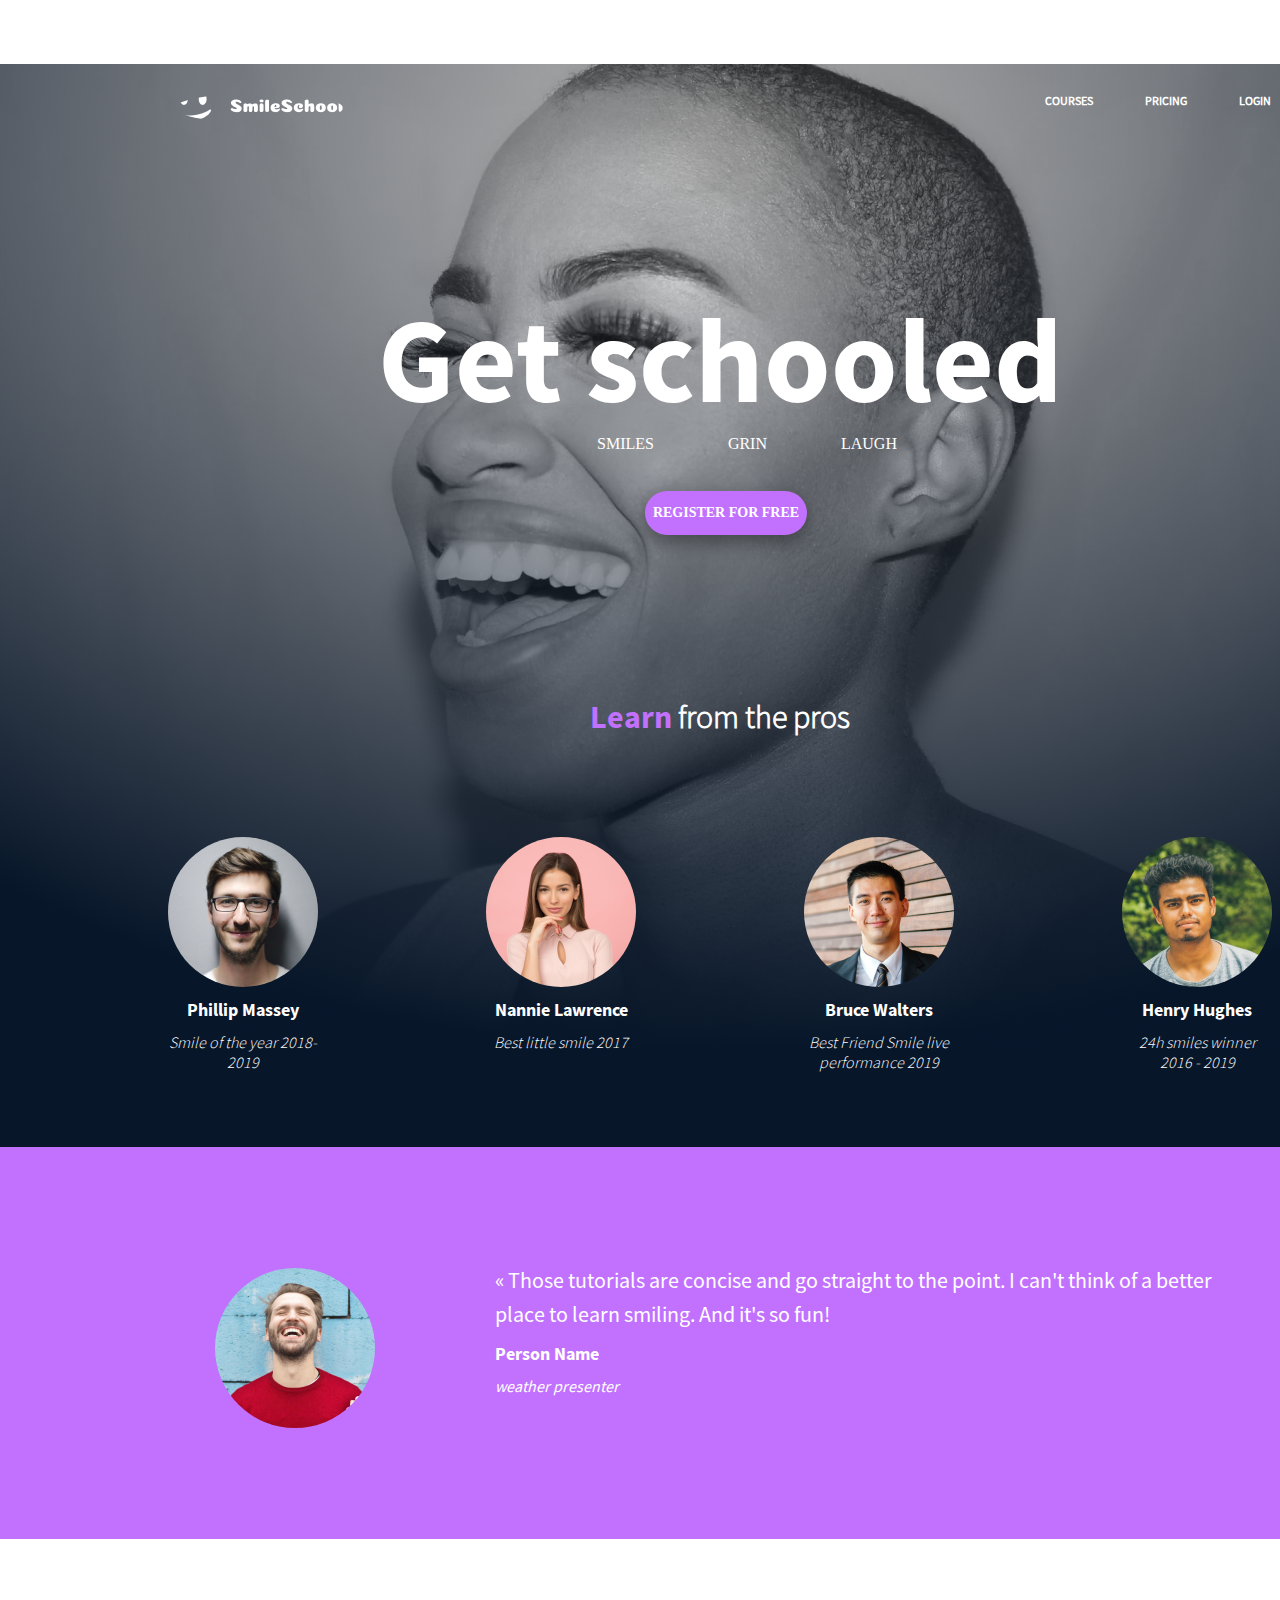
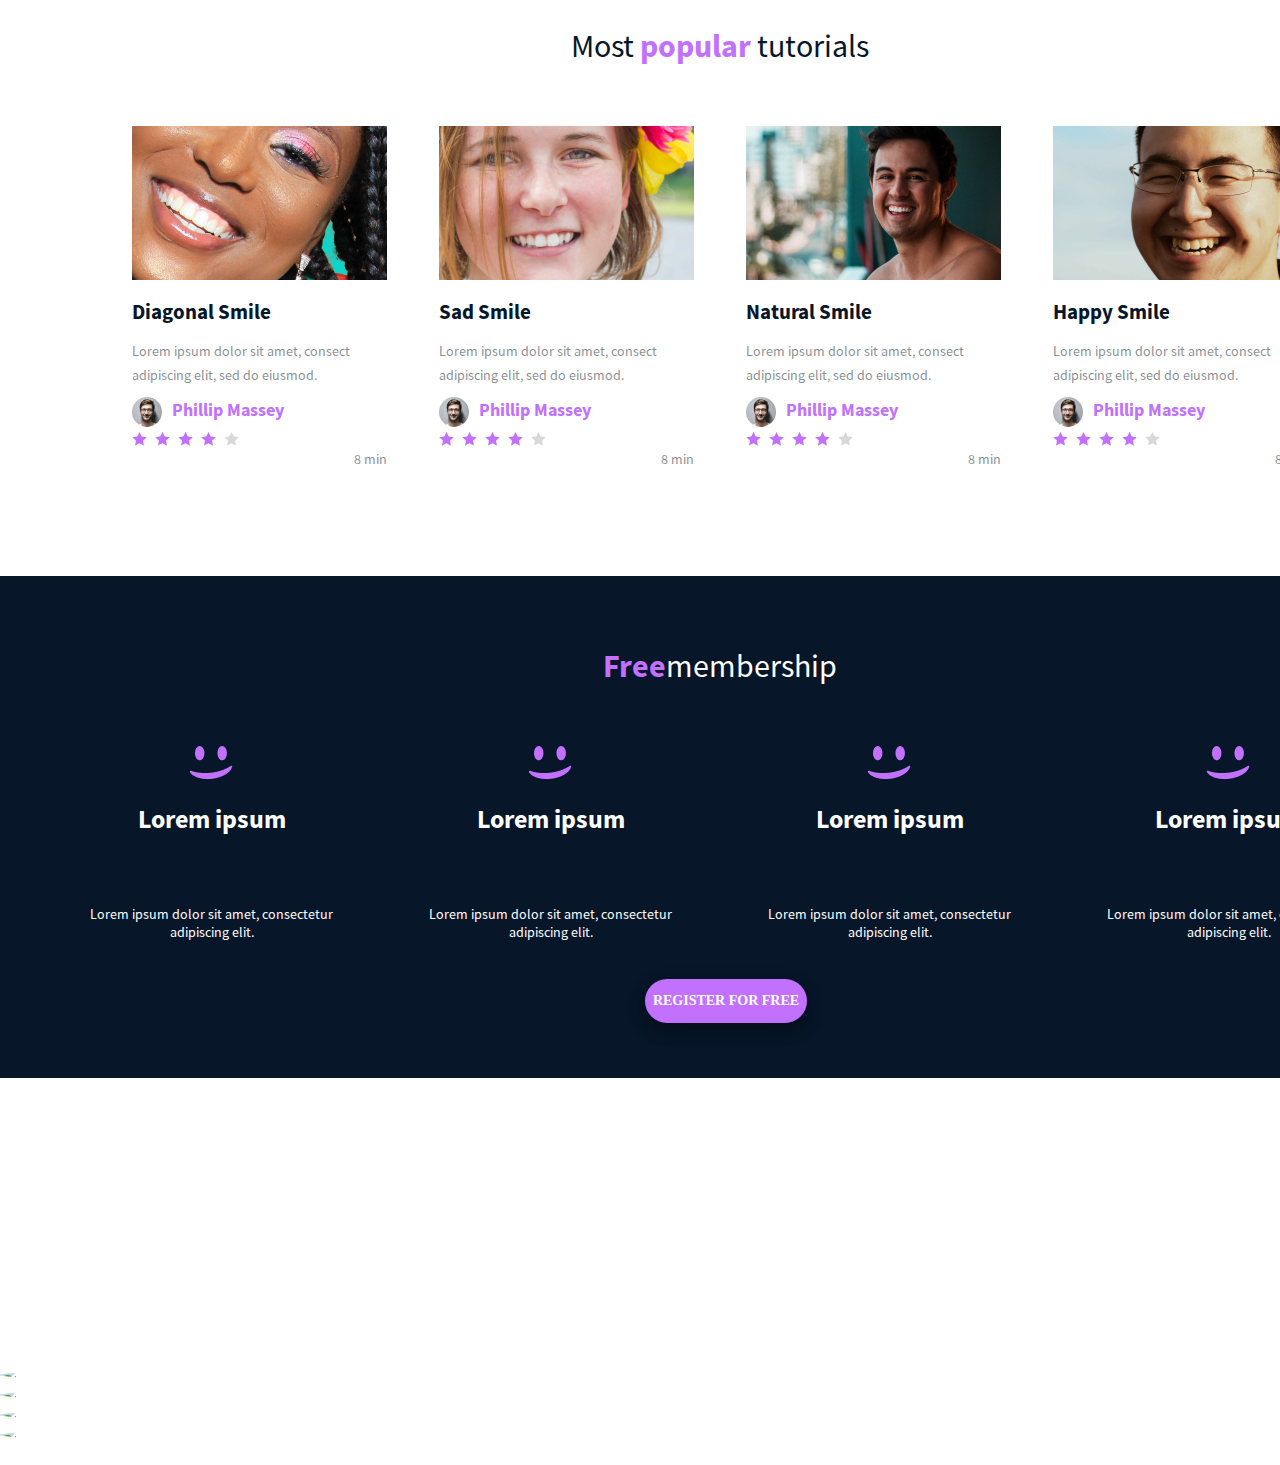
==== index.html @ 0b2934eb "launch this" ====
<!DOCTYPE html>
<html lang="en" dir="ltr">

	<head>
		<link rel="stylesheet" type="text/css" href="styles.css" media="screen"/>
		<meta charset="UTF-8">
		<title>Title</title>
	</head>

	<body>
		<main>
			<!--Task 1-->
			<div class="background-image">
				<header>
					<!--Link with image inside-->
					<nav>
						<div class="nav-logo">
							<a href="#">
								<img src='images/logo.png' alt="logo">
							</a>
						</div>

						<div class="nav-menu">
							<a href="index.html">COURSES</a>
							<a href="#">PRICING</a>
							<a href="#">LOGIN</a>
						</div>
					</nav>
				</header>
				<!--End Task 1-->
				<!--Task 2-->
				<section class="banner_section">
					<div class="block_1">
						<div class="block_1_text">
							<p>Get schooled</p>
						</div>
					<div class="livelaughlove">
						<p>SMILES</p>
						<p>GRIN</p> 
						<p>LAUGH</p>
					</div>
							<button type="button">REGISTER FOR FREE</button>
					</div>

					<div class="block_2">
						<h2><strong class= "purple">Learn</strong> from the pros</h2>
						<div class="headshots">
							<div class="pics">
								<img src="./images/1.png" alt="pmassey">
								<h3>Phillip Massey</h3>
								<p>Smile of the year 2018-2019</p>
							</div>
							<div class="pics">
								<img src="./images/6.png" alt="nlawrence">
								<h3>Nannie Lawrence</h3>
								<p>Best little smile 2017</p>
							</div>
							<div class="pics">
								<img src="./images/7.png" alt="bwalters">
								<h3>Bruce Walters</h3>
								<p>Best Friend Smile live performance 2019</p>
							</div>
							<div class="pics">
								<img src="./images/8.png" alt="pmassey">
								<h3>Henry Hughes</h3>
								<p>24h smiles winner 2016 - 2019</p>
							</div>
						</div>
					</div>
				</section>
			</div>
			<!--Task 3-->
			<section class="quote_section">
				<div class="quote_img">
					<img src="./images/quote_guy.png" alt="smiley_red_shirt">
				</div>
				<div class="quote_text">
					<blockquote>
						<p>« Those tutorials are concise and go straight to the point. I can't think of a better place to learn smiling. And it's so fun!</p>
					</blockquote>
					<div class="quote_author">
						<h3>Person Name</h3>
						<p>weather presenter</p>
					</div>
				</div>
			</section>

			<!--Task 4-->
			<section class="videos_section">
				<p class="videos_header">Most <strong class= "purple">popular</strong> tutorials</p>
				<div class="videos_block">
					<div class="videoContainer">
						<div class="video_img">
							<img src="./images/vid1.png" alt="diag smile video">
						<h2>Diagonal Smile</h2>
						<p>Lorem ipsum dolor sit amet, consect adipiscing elit, sed do eiusmod.</p>
						<div class="author_block">
							<img src="./images/tinypic.png" alt="pmassey">
							<h3>Phillip Massey</h3>
						</div>
						<div class="stars_block">
							<img src="./images/rating.png" alt="star">
							<p>8 min</p>
						</div>
						</div>
					</div>
					<div class="videoContainer">
						<div class="video_img">
							<img src="./images/vid2.png" alt="sad smile video">
						<h2>Sad Smile</h2>
						<p>Lorem ipsum dolor sit amet, consect adipiscing elit, sed do eiusmod.</p>
						<div class="author_block">
							<img src="./images/tinypic.png" alt="pmassey">
							<h3>Phillip Massey</h3>
						</div>
						<div class="stars_block">
							<img src="./images/rating.png" alt="star">
							<p>8 min</p>
						</div>
						</div>
					</div>
					<div class="videoContainer">
						<div class="video_img">
							<img src="./images/vid3.png" alt="natural smile video">
						<h2>Natural Smile</h2>
						<p>Lorem ipsum dolor sit amet, consect adipiscing elit, sed do eiusmod.</p>
						<div class="author_block">
							<img src="./images/tinypic.png" alt="pmassey">
							<h3>Phillip Massey</h3>
						</div>
						<div class="stars_block">
							<img src="./images/rating.png" alt="star">
							<p>8 min</p>
						</div>
						</div>
					</div>
					<div class="videoContainer">
						<div class="video_img">
							<img src="./images/vid4.png" alt="happy smile video">
						<h2>Happy Smile</h2>
						<p>Lorem ipsum dolor sit amet, consect adipiscing elit, sed do eiusmod.</p>
						<div class="author_block">
							<img src="./images/tinypic.png" alt="pmassey">
							<h3>Phillip Massey</h3>
						</div>
						<div class="stars_block">
							<img src="./images/rating.png" alt="star">
							<p>8 min</p>
						</div>
						</div>
					</div>
				</div>
			</section>

			<!--Task 5-->
			<section class="membership_section">
				<p><strong class= "purple">Free</strong> membership</p>
				<div class="membership_text">
					<div class="membership_smilies">
						<img src="./images/smile.png" alt="smiley logo">
						<h2>Lorem ipsum</h2>
						<p>Lorem ipsum dolor sit amet, consectetur adipiscing elit.</p>
					</div>
					<div class="membership_smilies">
						<img src="./images/smile.png" alt="smiley logo">
						<h2>Lorem ipsum</h2>
						<p>Lorem ipsum dolor sit amet, consectetur adipiscing elit.</p>
					</div>
					<div class="membership_smilies">
						<img src="./images/smile.png" alt="smiley logo">
						<h2>Lorem ipsum</h2>
						<p>Lorem ipsum dolor sit amet, consectetur adipiscing elit.</p>
					</div>
					<div class="membership_smilies">
						<img src="./images/smile.png" alt="smiley logo">
						<h2>Lorem ipsum</h2>
						<p>Lorem ipsum dolor sit amet, consectetur adipiscing elit.</p>
					</div>
				</div>
				<button>REGISTER FOR FREE</button>
			</section>

			<!--Task 6-->
			<section class="FAQ_section">
				<h1>F.A.Q.</h1>
				<div class="row1">
					<div class="row1_item1">
						<h2>How does this work?</h2>
						<p>Lorem ipsum dolor sit amet, consectetur adipiscing elit.</p>
					</div>
					<div class="row1_item2">
						<h2>How does this work?</h2>
						<p>Lorem ipsum dolor sit amet, consectetur adipiscing elit.</p>
					</div>
				</div>
				<div class="row2">
					<div class="row2_item1">
						<h2>How does this work?</h2>
						<p>Lorem ipsum dolor sit amet, consectetur adipiscing elit.</p>
					</div>
					<div class="row2_item2">
						<h2>How does this work?</h2>
						<p>Lorem ipsum dolor sit amet, consectetur adipiscing elit.</p>
					</div>
				</div>
			</section>
		</main>
		<!--Task 7-->
		<footer>
			<div>
				<img src="smiley_logo" alt="smile school logo">
				<div>
					<a href=""><img src="" alt="Facebook icon"></a>
					<a href=""><img src="" alt="Twitter icon"></a>
					<a href=""><img src="" alt="Insta icon"></a>
				</div>
			</div>
			<p>copywrite smileschool 2020</p>
		</footer>
	</body>
</html>
---- styles.css ----
@font-face {
  font-family: SourceSansPro-Regular;
  font-style: normal;
  font-weight: 400;
  src: url(./images/SourceSansPro-Regular.otf);
}

@font-face {
  font-family: SourceSansPro-Black;
  font-style: normal;
  font-weight: 900;
  src: url(./images/SourceSansPro-Black.otf);
}

@font-face {
  font-family: SourceSansPro-Bold;
  font-style: normal;
  font-weight: 700;
  src: url(./images/SourceSansPro-Bold.otf);
}

@font-face {
  font-family: SourceSansPro-SemiBold;
  font-style: normal;
  font-weight: 600;
  src: url(./images/SourceSansPro-SemiBold.otf);
}

@font-face {
  font-family: SourceSansPro-BoldIt;
  src: url(./images/SourceSansPro-BoldIt.otf);
}

@font-face {
  font-family: SourceSansPro-Light;
  src: url(./images/SourceSansPro-Light.otf);
}

body {
  font-family: SourceSansPro-Regular;
  color: #FFF;
  width: 1440px;
  margin: auto;
  margin-top: 5%;
  display: block;
}

main {
  display: flex;
  flex-direction: column;
  align-items: center;
  /* justify-content: center; */
  margin: 0;
  padding: 0;
}

a {
  color: #FFF;
  text-decoration: none;
}

header {
  color: #FFF;
  font-family: "SourceSansPro-Regular";
  font-size: 12px;
  font-style: normal;
  font-weight: 700;
  line-height: normal;
  padding-top: 2%;
}

h1 {
  display: block;
  margin-left: 382px;
  font-weight: none;
}

h2 {
  font-family: SourceSansPro-Bold;
  margin-block-start: 0;
  margin-block-end: 0;
}

h3 {
  color: #FFF;
  text-align: center;
  font-family: SourceSansPro-Bold;
  font-size: 18px;
  font-style: normal;
  line-height: 27px; /* 150% */
  margin-block-start: 0.5em;
  margin-block-end: 0.5em;
  margin-inline-start: 0px;
  margin-inline-end: 0px;
  font-weight: bold;
}

p {
  margin-block-start: 0;
  margin-block-end: 0;
}

nav {
  display: flex;
  justify-content: space-between;
  width: 1440px;
}

blockquote {
  margin: 0;
  font-family: SourceSansPro-Regular;
  font-size: 22px;
  font-style: normal;
  font-weight: 400;
  line-height: 33.6px; /* 152.727% */
}

.purple {
  color: #C271FF;
  font-size: 32px;
  font-family: SourceSansPro-Bold;
}

.nav-logo {
  margin-left: 175px;
  margin-right: 1105;
  margin-top: 101;
  margin-bottom: 924;
  width: 167.016px;
  height: 29.461px;
  flex-shrink: 0;
}

.nav-menu {
  color: #FFF;
  text-decoration: none;
  display: inline-flex;
  height: 15px;
  justify-content: center;
  align-items: flex-start;
  gap: 52px;
  flex-shrink: 0;
  margin-right: 169px;
}

.banner_section {
  font-family: SourceSansPro-Regular;
  text-align: center;
  display: flex;
  flex-direction: column;
}

.background-image {
  background: url(./images/Object.png);
  background-repeat: no-repeat;
  background-color: #071629;
}

.block_1 {
  display: flex;
  flex-direction: column;
  justify-content: center;
  color: #FFF;
  /* margin-top: 165px; */
  /* padding-top: 165px; */
  height: 575px;
}

.block_1_text {
  font-family: SourceSansPro-Bold;
  text-align: center;
  font-size: 120px;
  font-style: normal;
  line-height: normal;
}

.livelaughlove {
  display: flex;
  max-width: 300px;
  font-family: SourceSansPro-SemiBold;
  font-size: 16px;
  justify-content: space-between;
  margin-left: 597px;
}

button {
  justify-content: center;
  width: 162px;
  height: 44px;
  border-radius: 22px;
  background: #C271FF;
  color: #FFF;
  font-family: SourceSansPro-SemiBold;
  font-size: 14px;
  font-style: normal;
  font-weight: 600;
  line-height: normal;
  border: none;
  margin-left: 645px;
  margin-top: 38px;
  box-shadow: 0 8px 16px 0 rgba(0,0,0,0.2), 0 6px 20px 0 rgba(0,0,0,0.19);;
}

.block_2 {
  font-family: SourceSansPro-Light;
  font-style: italic;
  font-weight: 400;
  display: flex;
  flex-direction: column;
  /* justify-content: space-evenly; */
  color: #FFF;
  height: 450px;
  /* margin-top: 150px; */
}

.block_2 h2 {
  font-size: 32px;
  font-family: SourceSansPro-Light;
  font-style: normal;
}

.block_2 .purple {
  font-family: SourceSansPro-Bold;
  font-size: 32px;
}

.headshots {
  display: flex;
  justify-content: space-evenly;
  margin-top: 100px;
}

.pics {
  border-radius: 50%;
  height: 150px;
  width: 150px;
  display: flex;
  flex-direction: column;
}

img {
  border-radius: 50%;
  display: block;
  margin: auto;
}

.quote_section {
  font-family: SourceSansPro-Regular;
  background: url(./images/quote_background.png);
  display: flex;
  justify-content: space-around;
  align-items: center;
  color: #FFF;
  /* margin-top: 150px; */
  width: 1440px;
  height: 392px;
  flex-shrink: 0;
}

.quote_img {
  display: flex;
  width: 150px;
  height: 150px;
  /* margin-left: 143px; */
  align-items: center;
}

.quote_text {
  display: flex;
  flex-direction: column;
  width: 730px;
  height: 158px;
  flex-shrink: 0;
  margin-left: -300px;
}

.quote_author {
  display: flex;
  flex-direction: column;
  align-items: flex-start;
  width: 730px;
}

.quote_author p {
  font-style: italic;
}

.videos_section {
  background-color: #FFF;
  font-family: SourceSansPro-Regular;
  display: flex;
  flex-direction: column;
  margin-top: 87px;
  color: #071629;
  width: 1228px;
  height: 550px;
  flex-shrink: 0;
} /* the h1 settings have left-margin set to 382*/

.videos-header {
  font-size: 32px;
}

.videos_block {
  display: flex;
  justify-content: space-around;
  margin-top: 60px;
}

.videos_section h1 {
  display: flex;
  justify-content: center;
  margin-left: 0px;
  margin-right: 0px;
  margin-top: 0px;
  margin-bottom: 0px;
}

.videos_section p {
  display: block;
  margin-left: 0px;
  margin-right: 0px;
  margin-top: 0px;
  margin-bottom: 0px;
  color: #071629;
  text-align: center;
  font-size: 32px;
  font-style: normal;
  font-weight: 300;
  line-height: normal;
}

.video_img {
  display: flex;
  flex-direction: column;
  font-size: 14px;
  line-height: 24px; /* 171.429% */}

.video_img img {
  display: flex;
  border-radius: 0%;
  justify-content: center;
}

.video_img h2 {
  margin-top: 20px;
}

.videoContainer {
  display: flex;
  flex-direction: column;
  justify-content: space-evenly;
  width: 255px;
}

.videoContainer p {
  text-align: left;
  color: rgba(7, 22, 41, 0.50);
  font-size: 14px;
  line-height: 24px; /* 171.429% */
  margin-top: 15px;
}

.videoContainer h2 {
  /* margin-top: 20px; */
}

.stars_block {
  display: flex;
  align-items: flex-start;
  justify-content: space-between;
}

.stars_block img {
  margin: 0;
}

.author_block {
  display: flex;
  align-items: flex-start;
}

.author_block img {
  border-radius: 50%;
  margin: 0;
  margin-top: 10px;
}

.author_block h3 {
  color: #C271FF;
  margin-left: 10px;
}

.membership_section {
  display: flex;
  flex-direction: column;
  height: 502px;
  width: 1440px;
  background-color: #071629;
}

.membership_section p {
  display: flex;
  justify-content: center;
  font-size: 32px;
  margin-top: 70px;
}

.membership_text {
  display: flex;
  justify-content: space-evenly;
  margin-top: 60px;
}

.membership_section img {
  border-radius: 0%;
}

.membership_smilies {
  display: flex;
  flex-direction: column;
  align-items: center; 
  width: 255px;
}

.membership_smilies h2 {
  margin-top: 20px;
  font-size: 26px;
}

.membership_smilies p {
  font-size: 14px;
  text-align: center;
}
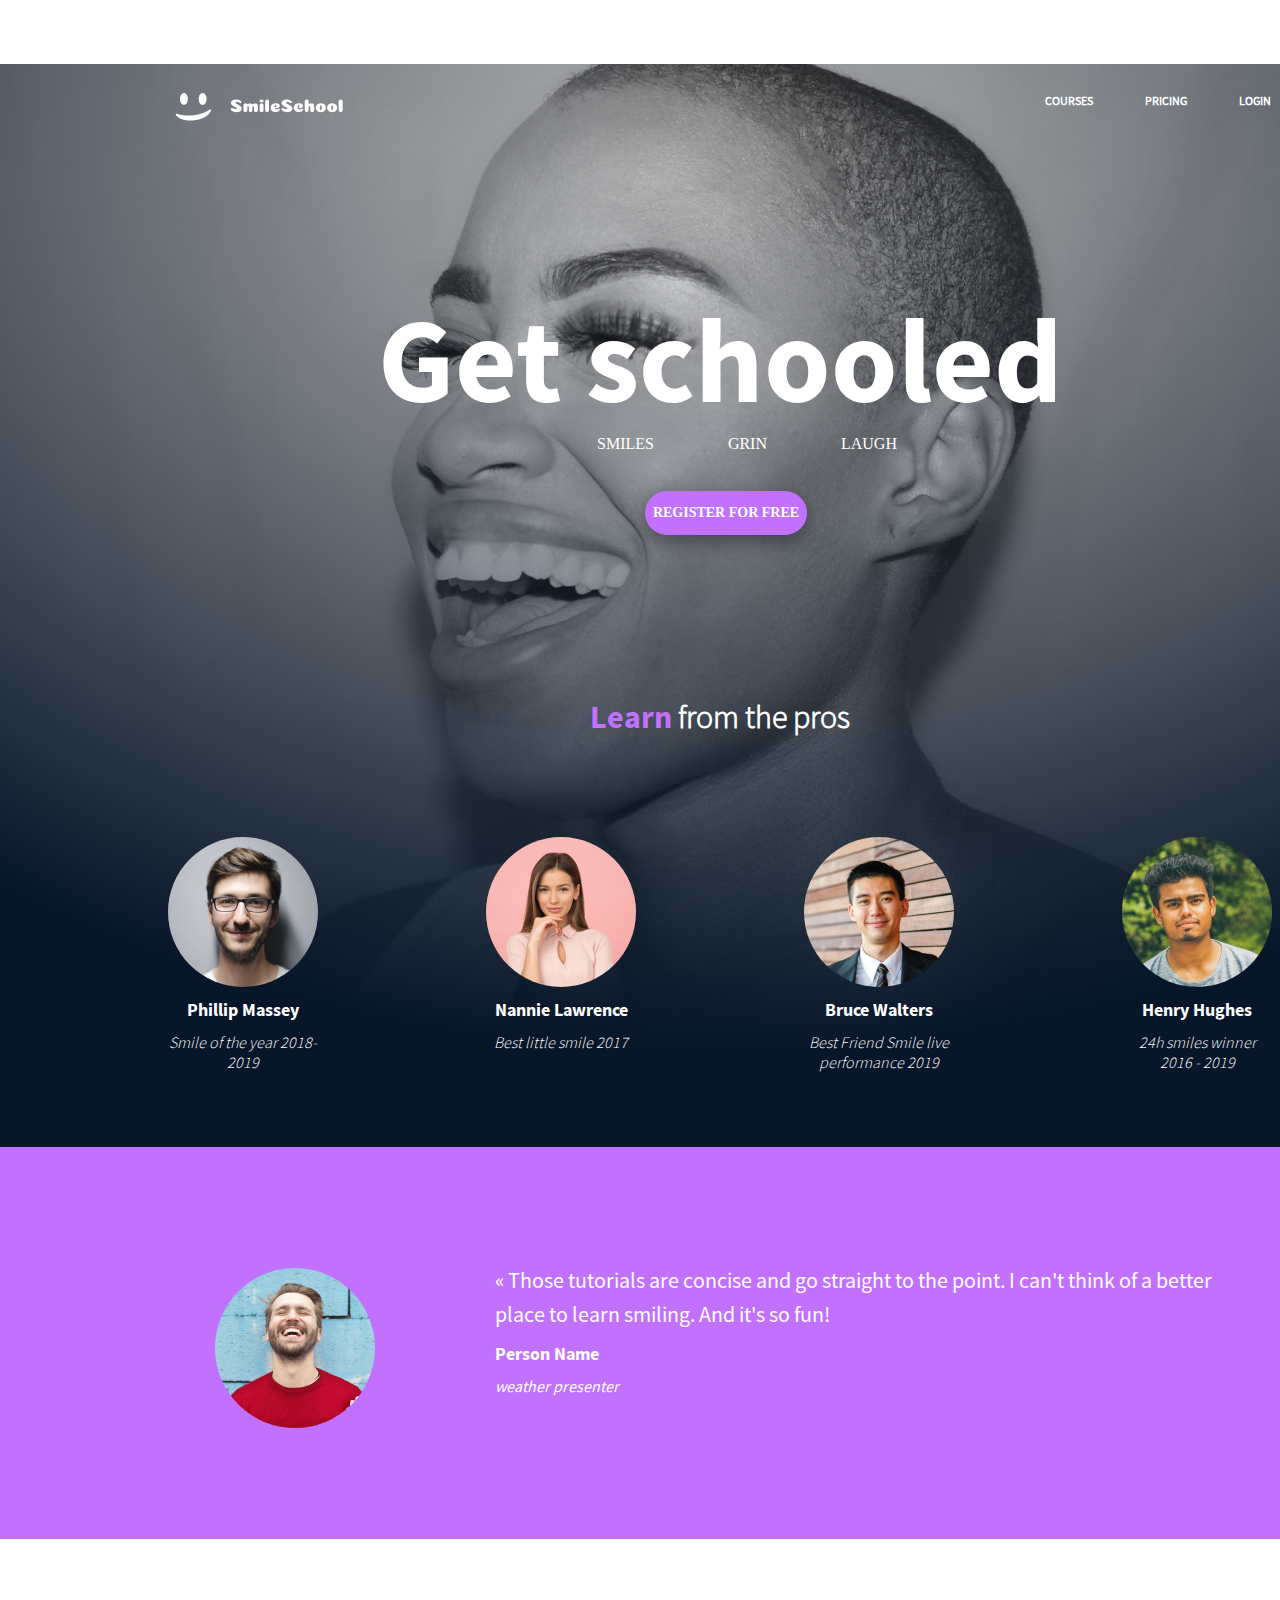
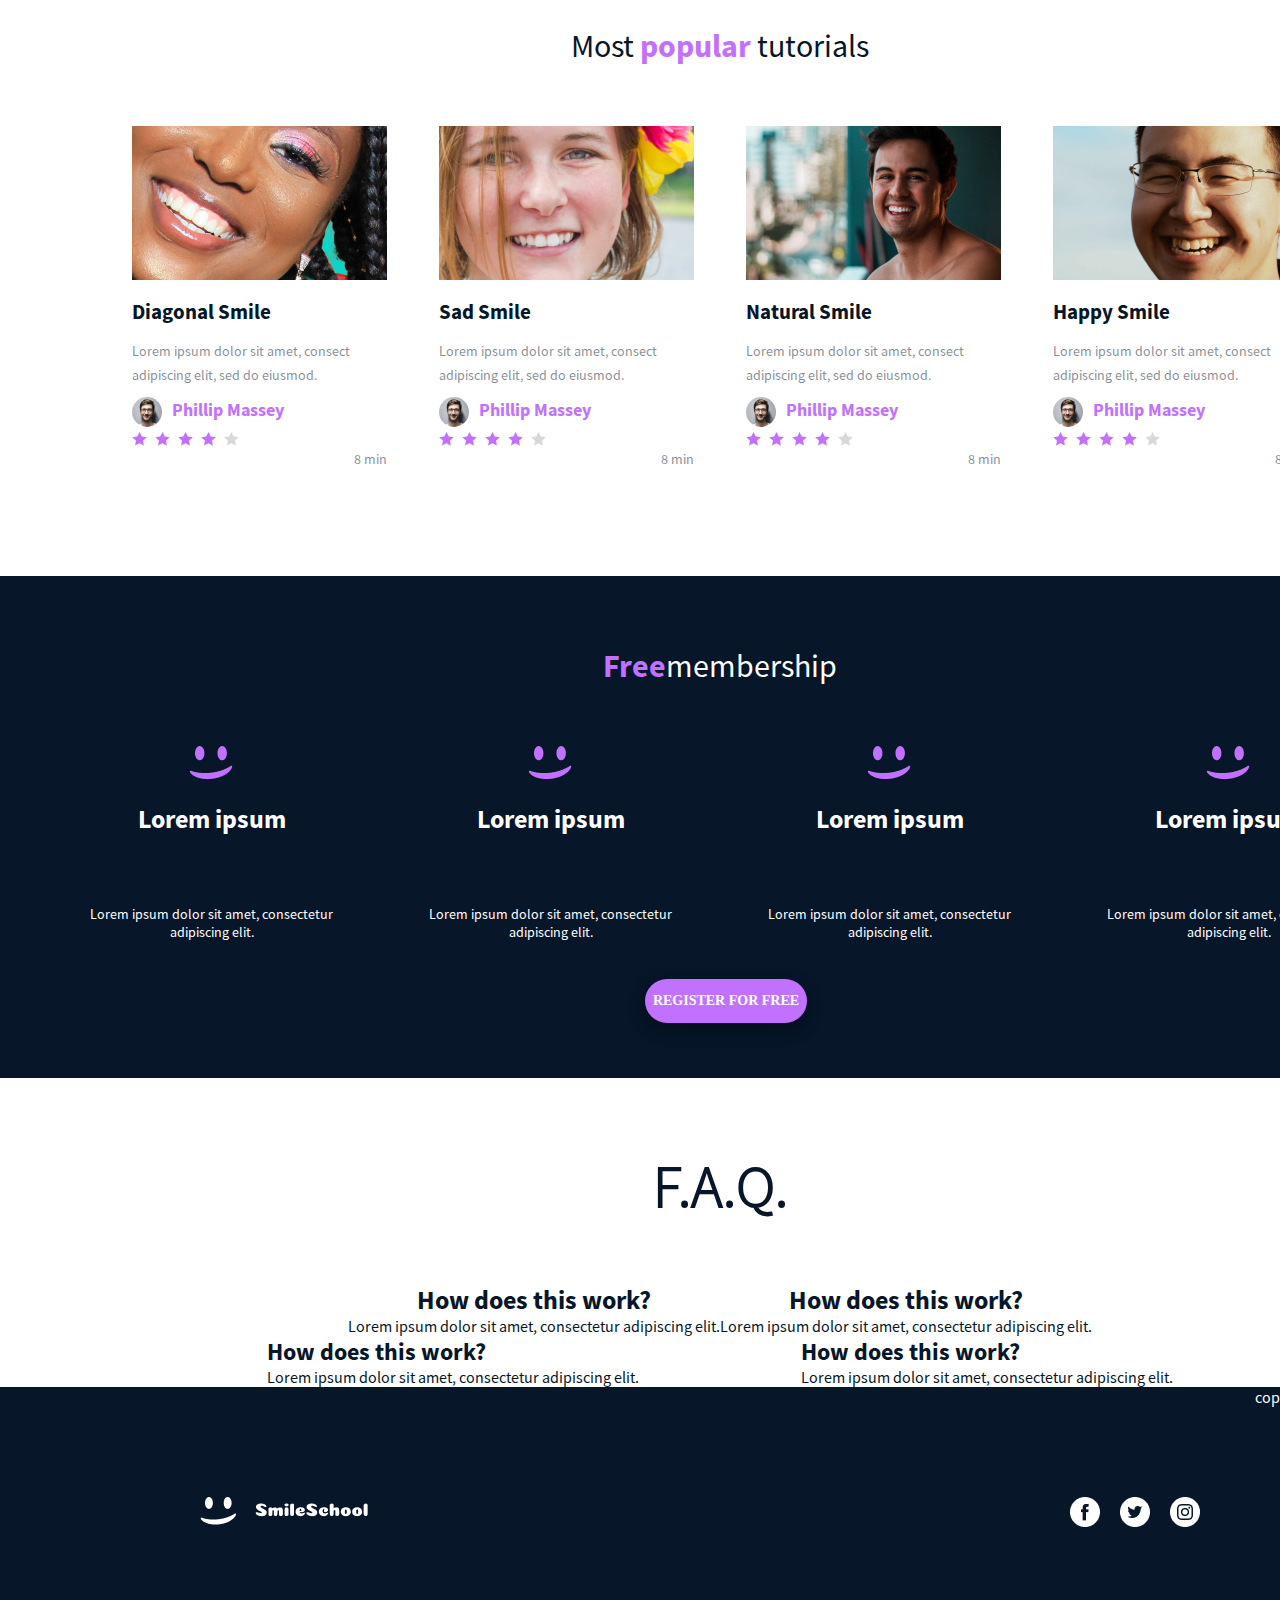
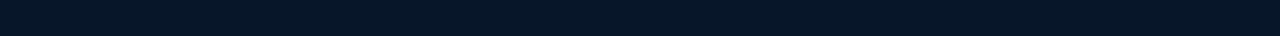
==== commit 6cfb5193: "alsdkjfa;ls" ====
--- a/index.html
+++ b/index.html
@@ -208,11 +208,11 @@
 		<!--Task 7-->
 		<footer>
 			<div>
-				<img src="smiley_logo" alt="smile school logo">
-				<div>
-					<a href=""><img src="" alt="Facebook icon"></a>
-					<a href=""><img src="" alt="Twitter icon"></a>
-					<a href=""><img src="" alt="Insta icon"></a>
+				<img src="images/logo.png" alt="smile school logo">
+				<div class="socials">
+					<a href=""><img src="images/social_icons.png" alt="Facebook icon"></a>
+					<!-- <a href=""><img src="" alt="Twitter icon"></a>
+					<a href=""><img src="" alt="Insta icon"></a> -->
 				</div>
 			</div>
 			<p>copywrite smileschool 2020</p>
--- a/styles.css
+++ b/styles.css
@@ -129,6 +129,10 @@
   width: 167.016px;
   height: 29.461px;
   flex-shrink: 0;
+}
+
+.nav-logo img {
+  border-radius: 0%;
 }
 
 .nav-menu {
@@ -432,3 +436,86 @@
   font-size: 14px;
   text-align: center;
 }
+
+.FAQ_section {
+  display: flex;
+  flex-direction: column;
+  /* justify-content: baseline; */
+  align-items: center;
+  /* height: 502px; */
+  width: 1440px;
+  background-color: #FFF;
+  color: #071629;
+}
+
+.FAQ_section h1 {
+  font-family: SourceSansPro-Light;
+  display: flex;
+  justify-content: center;
+  margin-top: 70px;
+  margin-left: 0px;
+  font-size: 60px;
+  width: 1440px;
+}
+
+.row1 {
+  display: flex;
+  justify-content: space-evenly;
+  align-items: center;
+  /* width: 1228px; */
+  color:#071629;
+  /* margin-top: 150px; */
+}
+
+.row1 h2 {
+  display: flex;
+  justify-content: center;
+  margin-top: 20px;
+  font-size: 26px;
+}
+
+.row1 div {
+  display: flex;
+  flex-direction: column;
+  justify-content: space-evenly;
+}
+
+.row2 {
+  display: flex;
+  justify-content: space-evenly;
+  width: 1228px;
+  color:#071629;
+}
+
+footer {
+  background-color: #071629;
+  display: flex;
+  justify-content: space-between;
+  width: 1440px;
+  height: 249px;
+}
+
+footer div {
+  display: flex;
+  justify-content: space-between;
+  align-items: center;
+  width: 1000px;
+  height: 249px;
+  margin-left: 200px;
+}
+
+footer img {
+  display: flex;
+  justify-content: left;
+  border-radius: 0%;
+}
+
+.socials {
+  display: flex;
+  justify-content: right;
+}
+
+footer p {
+  display: flex;
+  justify-content: center;
+}
